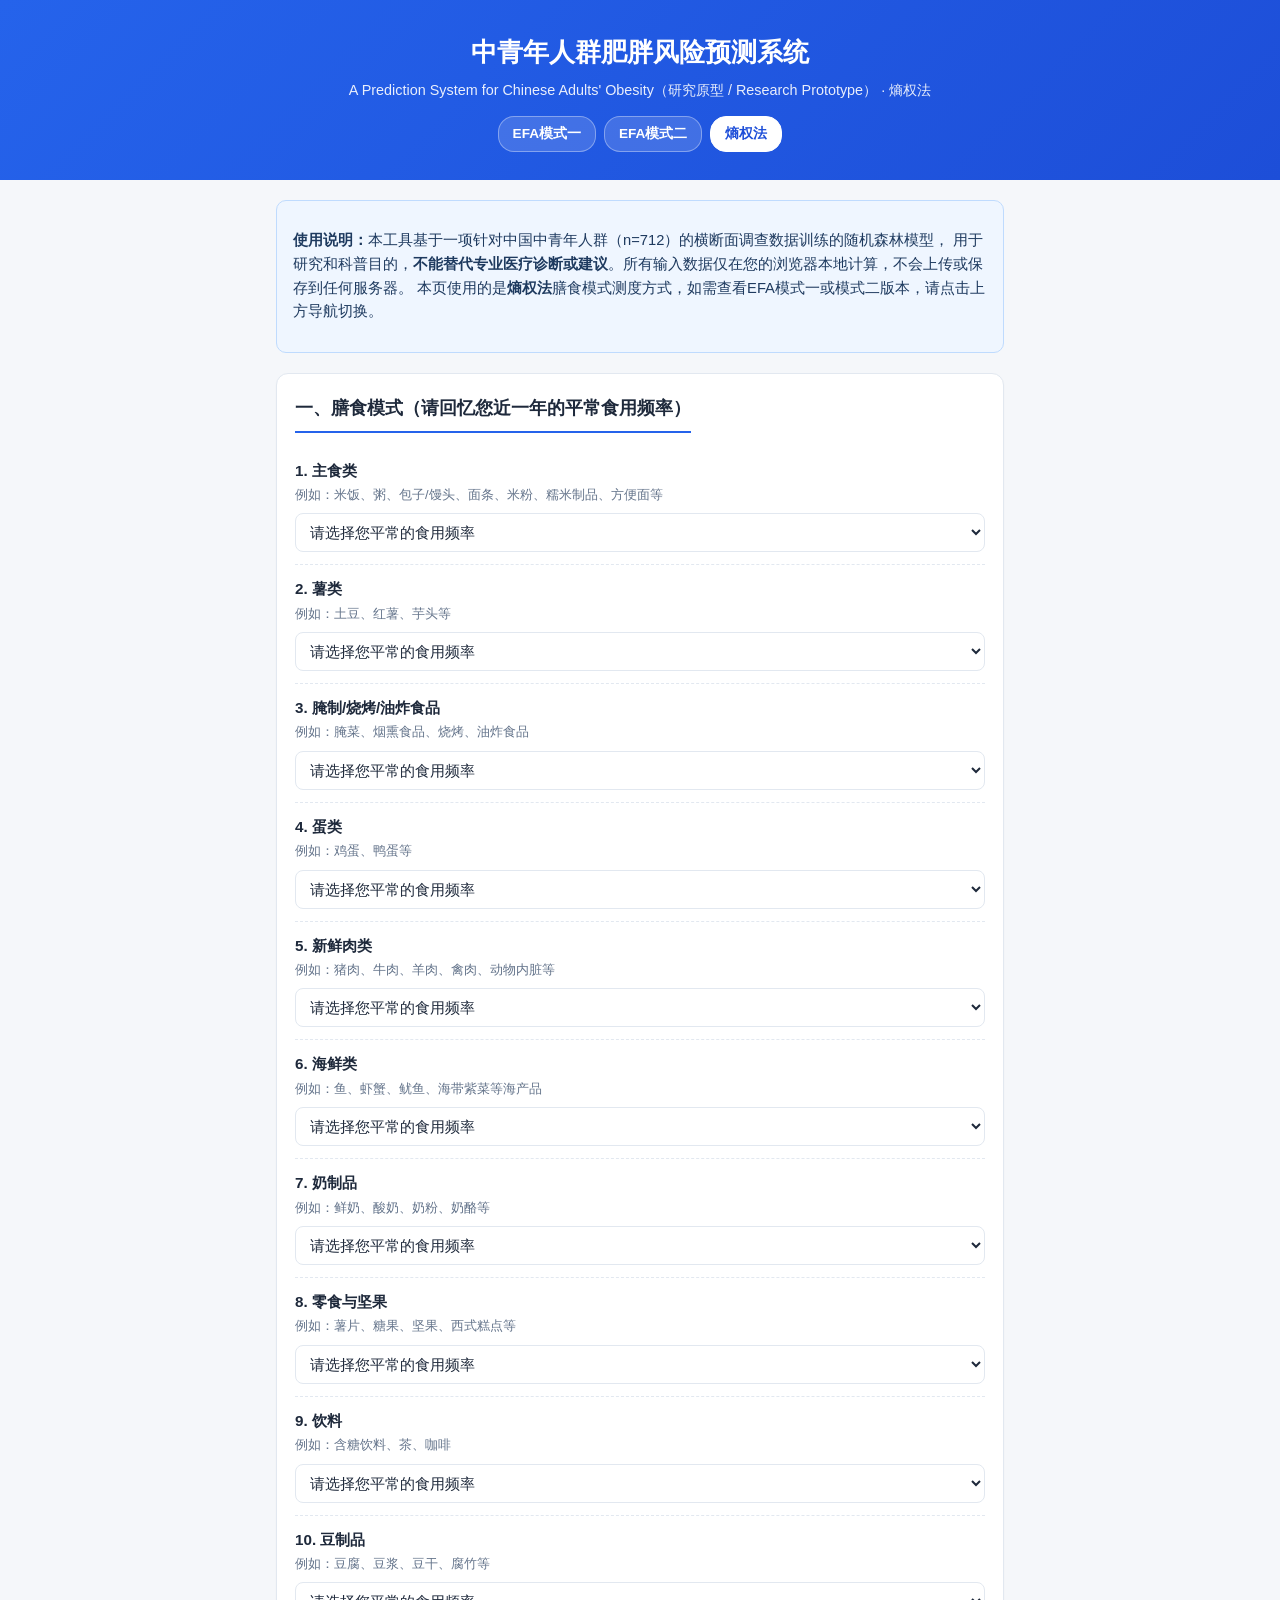
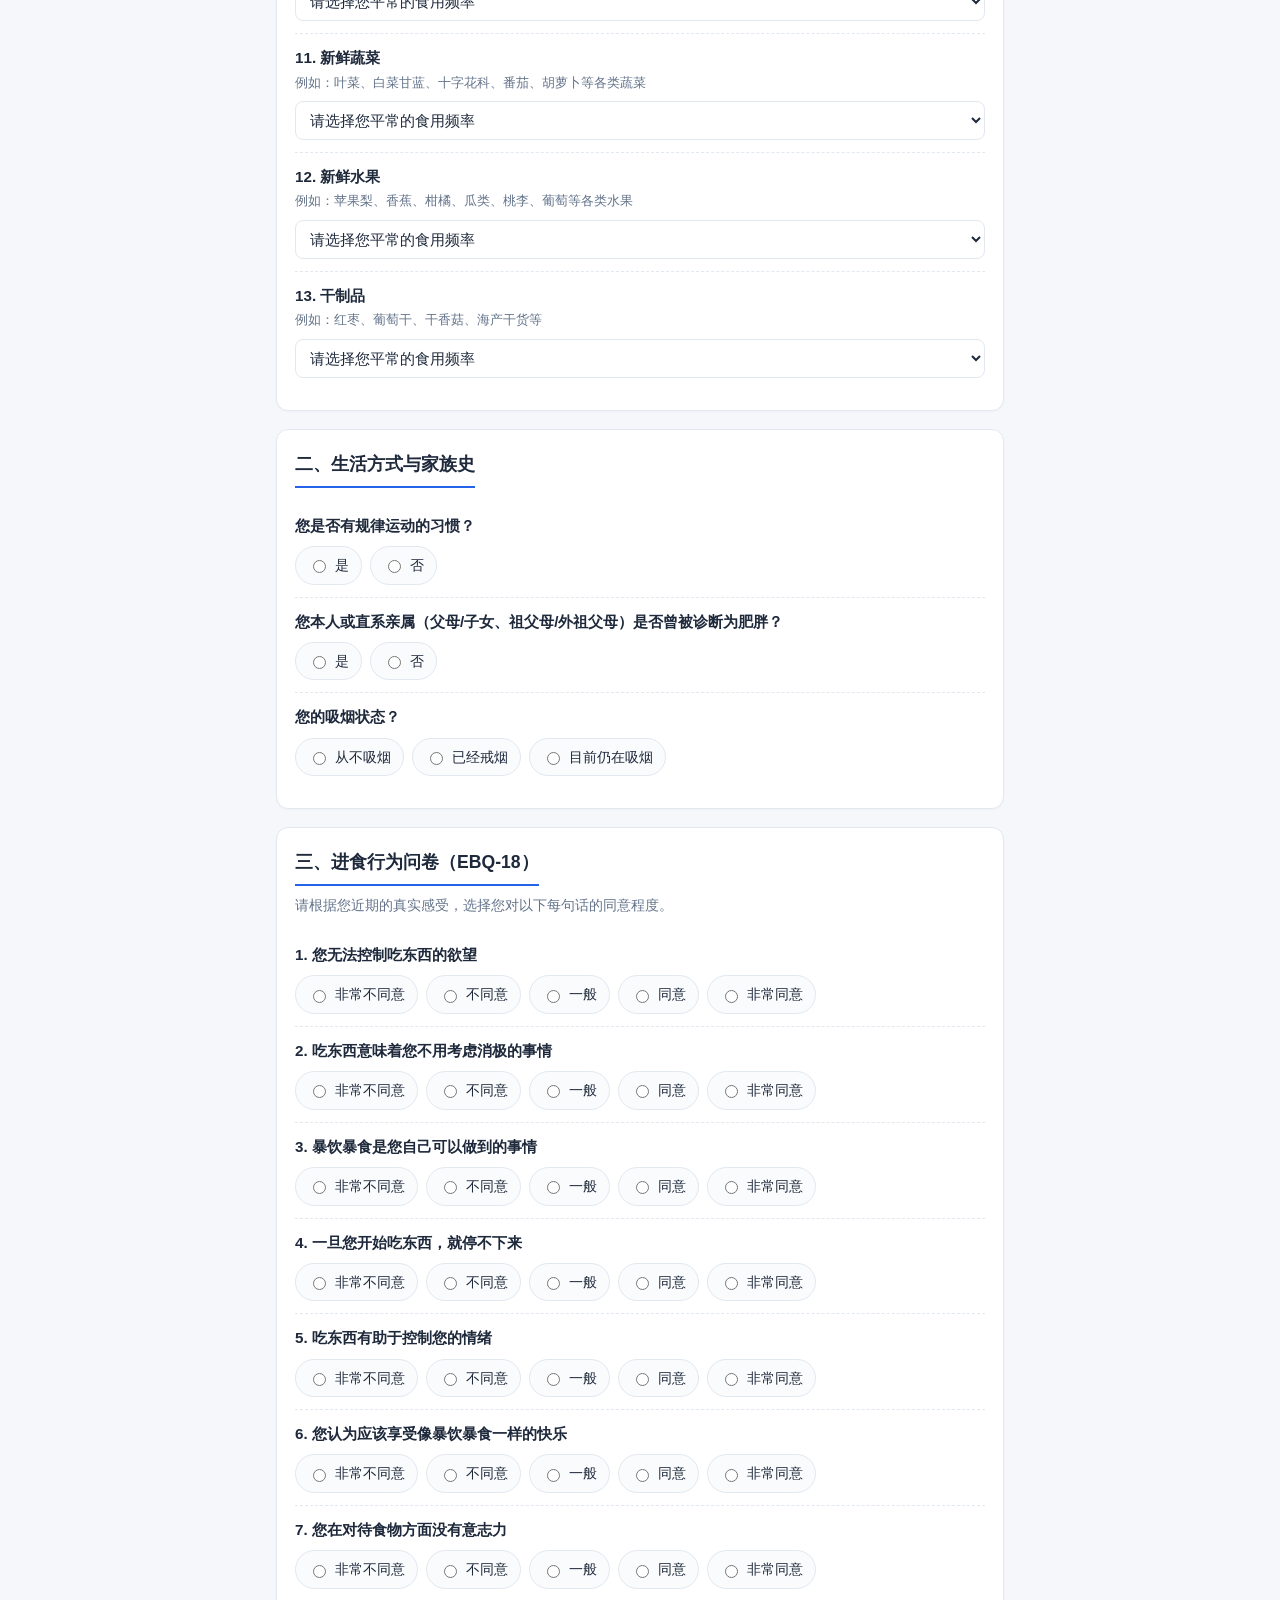
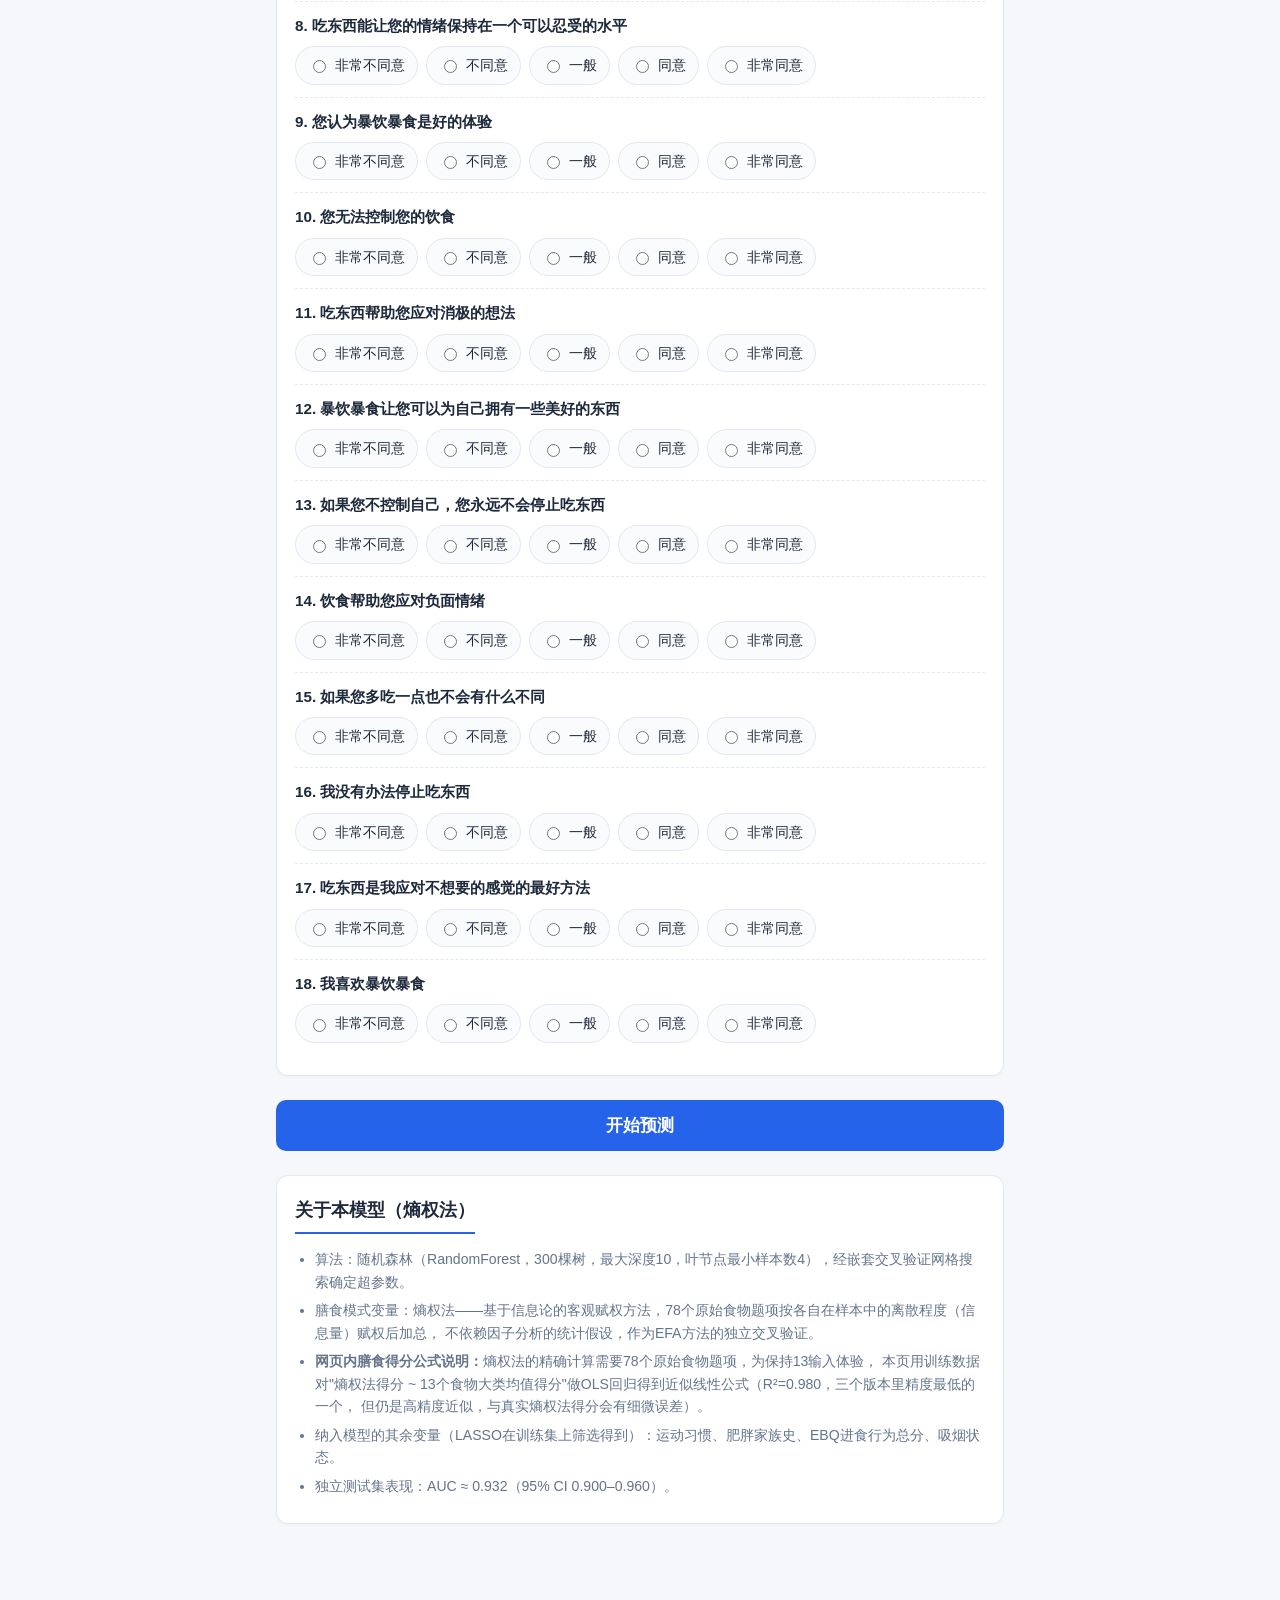
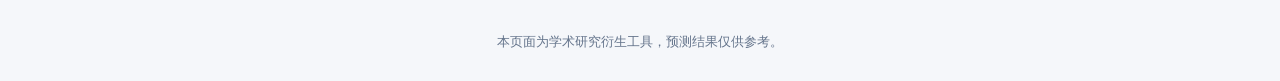
==== entropy.html @ 070078f7 "Add EFA Mode 2 and entropy-weight prediction pages Each page ports its own tuned RandomForest model " ====
<!DOCTYPE html>
<html lang="zh-CN">
<head>
<meta charset="UTF-8" />
<meta name="viewport" content="width=device-width, initial-scale=1.0" />
<title>中青年人群肥胖风险预测系统（熵权法） | Obesity Risk Prediction</title>
<link rel="stylesheet" href="style.css" />
</head>
<body>
<header class="site-header">
  <h1>中青年人群肥胖风险预测系统</h1>
  <p class="subtitle">A Prediction System for Chinese Adults' Obesity（研究原型 / Research Prototype） · 熵权法</p>
  <nav class="mode-nav">
    <a class="mode-link" href="index.html">EFA模式一</a>
    <a class="mode-link" href="mode2.html">EFA模式二</a>
    <a class="mode-link active" href="entropy.html">熵权法</a>
  </nav>
</header>

<main class="container">
  <section class="notice">
    <p><strong>使用说明：</strong>本工具基于一项针对中国中青年人群（n=712）的横断面调查数据训练的随机森林模型，
    用于研究和科普目的，<strong>不能替代专业医疗诊断或建议</strong>。所有输入数据仅在您的浏览器本地计算，不会上传或保存到任何服务器。
    本页使用的是<strong>熵权法</strong>膳食模式测度方式，如需查看EFA模式一或模式二版本，请点击上方导航切换。</p>
  </section>

  <form id="predict-form">
    <section class="card">
      <h2>一、膳食模式（请回忆您近一年的平常食用频率）</h2>
      <div id="grp-questions"></div>
    </section>

    <section class="card">
      <h2>二、生活方式与家族史</h2>
      <div class="q-item">
        <label class="q-label">您是否有规律运动的习惯？</label>
        <div class="radio-row">
          <label class="radio-opt"><input type="radio" name="exercise" value="1" required /><span>是</span></label>
          <label class="radio-opt"><input type="radio" name="exercise" value="2" required /><span>否</span></label>
        </div>
      </div>
      <div class="q-item">
        <label class="q-label">您本人或直系亲属（父母/子女、祖父母/外祖父母）是否曾被诊断为肥胖？</label>
        <div class="radio-row">
          <label class="radio-opt"><input type="radio" name="fam_obesity" value="1" required /><span>是</span></label>
          <label class="radio-opt"><input type="radio" name="fam_obesity" value="0" required /><span>否</span></label>
        </div>
      </div>
      <div class="q-item">
        <label class="q-label">您的吸烟状态？</label>
        <div class="radio-row">
          <label class="radio-opt"><input type="radio" name="smoking" value="1" required /><span>从不吸烟</span></label>
          <label class="radio-opt"><input type="radio" name="smoking" value="2" required /><span>已经戒烟</span></label>
          <label class="radio-opt"><input type="radio" name="smoking" value="3" required /><span>目前仍在吸烟</span></label>
        </div>
      </div>
    </section>

    <section class="card">
      <h2>三、进食行为问卷（EBQ-18）</h2>
      <p class="q-desc">请根据您近期的真实感受，选择您对以下每句话的同意程度。</p>
      <div id="ebq-questions"></div>
    </section>

    <button type="submit" class="submit-btn">开始预测</button>
  </form>

  <div id="result" hidden></div>

  <section class="card about">
    <h2>关于本模型（熵权法）</h2>
    <ul>
      <li>算法：随机森林（RandomForest，300棵树，最大深度10，叶节点最小样本数4），经嵌套交叉验证网格搜索确定超参数。</li>
      <li>膳食模式变量：熵权法——基于信息论的客观赋权方法，78个原始食物题项按各自在样本中的离散程度（信息量）赋权后加总，
        不依赖因子分析的统计假设，作为EFA方法的独立交叉验证。</li>
      <li><strong>网页内膳食得分公式说明：</strong>熵权法的精确计算需要78个原始食物题项，为保持13输入体验，
        本页用训练数据对"熵权法得分 ~ 13个食物大类均值得分"做OLS回归得到近似线性公式（R²=0.980，三个版本里精度最低的一个，
        但仍是高精度近似，与真实熵权法得分会有细微误差）。</li>
      <li>纳入模型的其余变量（LASSO在训练集上筛选得到）：运动习惯、肥胖家族史、EBQ进食行为总分、吸烟状态。</li>
      <li>独立测试集表现：AUC ≈ 0.932（95% CI 0.900–0.960）。</li>
    </ul>
  </section>
</main>

<footer class="site-footer">
  <p>本页面为学术研究衍生工具，预测结果仅供参考。</p>
</footer>

<script src="script_entropy.js"></script>
</body>
</html>
---- style.css ----
:root {
  --primary: #2563eb;
  --primary-dark: #1d4ed8;
  --bg: #f5f7fa;
  --card-bg: #ffffff;
  --border: #e2e8f0;
  --text: #1e293b;
  --text-muted: #64748b;
  --danger: #dc2626;
  --danger-bg: #fef2f2;
  --safe: #16a34a;
  --safe-bg: #f0fdf4;
}

* { box-sizing: border-box; }

body {
  margin: 0;
  font-family: "Microsoft YaHei", "PingFang SC", -apple-system, sans-serif;
  background: var(--bg);
  color: var(--text);
  line-height: 1.6;
}

.site-header {
  background: linear-gradient(135deg, var(--primary), var(--primary-dark));
  color: #fff;
  padding: 32px 16px 28px;
  text-align: center;
}
.site-header h1 { margin: 0 0 6px; font-size: 1.6rem; }
.site-header .subtitle { margin: 0 0 14px; opacity: 0.9; font-size: 0.9rem; }

.mode-nav {
  display: flex;
  justify-content: center;
  gap: 8px;
  flex-wrap: wrap;
}
.mode-link {
  color: #fff;
  text-decoration: none;
  font-size: 0.85rem;
  font-weight: 600;
  padding: 6px 14px;
  border-radius: 16px;
  background: rgba(255, 255, 255, 0.15);
  border: 1px solid rgba(255, 255, 255, 0.35);
  transition: background 0.15s;
}
.mode-link:hover { background: rgba(255, 255, 255, 0.28); }
.mode-link.active {
  background: #fff;
  color: var(--primary-dark);
  border-color: #fff;
}

.container {
  max-width: 760px;
  margin: 0 auto;
  padding: 20px 16px 60px;
}

.notice {
  background: #eff6ff;
  border: 1px solid #bfdbfe;
  border-radius: 10px;
  padding: 14px 16px;
  margin-bottom: 20px;
  font-size: 0.92rem;
  color: #1e3a5f;
}

.card {
  background: var(--card-bg);
  border: 1px solid var(--border);
  border-radius: 12px;
  padding: 20px 18px;
  margin-bottom: 18px;
  box-shadow: 0 1px 2px rgba(0,0,0,0.03);
}
.card h2 {
  font-size: 1.1rem;
  margin: 0 0 14px;
  padding-bottom: 8px;
  border-bottom: 2px solid var(--primary);
  display: inline-block;
}

.q-desc { color: var(--text-muted); font-size: 0.88rem; margin-top: -6px; }

.q-item {
  padding: 12px 0;
  border-bottom: 1px dashed var(--border);
}
.q-item:last-child { border-bottom: none; }

.q-label {
  display: block;
  font-weight: 600;
  margin-bottom: 8px;
  font-size: 0.95rem;
}
.q-hint {
  display: block;
  font-weight: 400;
  color: var(--text-muted);
  font-size: 0.8rem;
  margin-top: 2px;
}

select {
  width: 100%;
  padding: 9px 10px;
  border: 1px solid var(--border);
  border-radius: 8px;
  font-size: 0.95rem;
  background: #fff;
  color: var(--text);
}

.radio-row {
  display: flex;
  flex-wrap: wrap;
  gap: 8px;
}
.radio-opt {
  display: flex;
  align-items: center;
  gap: 6px;
  padding: 7px 12px;
  border: 1px solid var(--border);
  border-radius: 20px;
  cursor: pointer;
  font-size: 0.88rem;
  background: #fafbfc;
  transition: background 0.15s, border-color 0.15s;
}
.radio-opt:has(input:checked) {
  background: #eff6ff;
  border-color: var(--primary);
  color: var(--primary-dark);
  font-weight: 600;
}
.radio-opt input { accent-color: var(--primary); }

.submit-btn {
  display: block;
  width: 100%;
  padding: 14px;
  font-size: 1.05rem;
  font-weight: 700;
  color: #fff;
  background: var(--primary);
  border: none;
  border-radius: 10px;
  cursor: pointer;
  margin: 24px 0;
}
.submit-btn:hover { background: var(--primary-dark); }

#result { margin-bottom: 20px; }
.result-card {
  border-radius: 14px;
  padding: 24px 20px;
  text-align: center;
  border: 2px solid;
}
.result-card.risk-high { background: var(--danger-bg); border-color: var(--danger); }
.result-card.risk-low { background: var(--safe-bg); border-color: var(--safe); }
.result-pct { font-size: 2.4rem; font-weight: 800; }
.risk-high .result-pct { color: var(--danger); }
.risk-low .result-pct { color: var(--safe); }
.result-text { font-size: 1.05rem; font-weight: 600; margin-top: 4px; }
.result-sub { font-size: 0.82rem; color: var(--text-muted); margin-top: 8px; }

.about ul { padding-left: 20px; font-size: 0.88rem; color: var(--text-muted); margin: 0; }
.about li { margin-bottom: 6px; }

.site-footer {
  text-align: center;
  color: var(--text-muted);
  font-size: 0.82rem;
  padding: 16px;
}

@media (max-width: 480px) {
  .site-header h1 { font-size: 1.3rem; }
  .radio-opt { font-size: 0.82rem; padding: 6px 10px; }
}
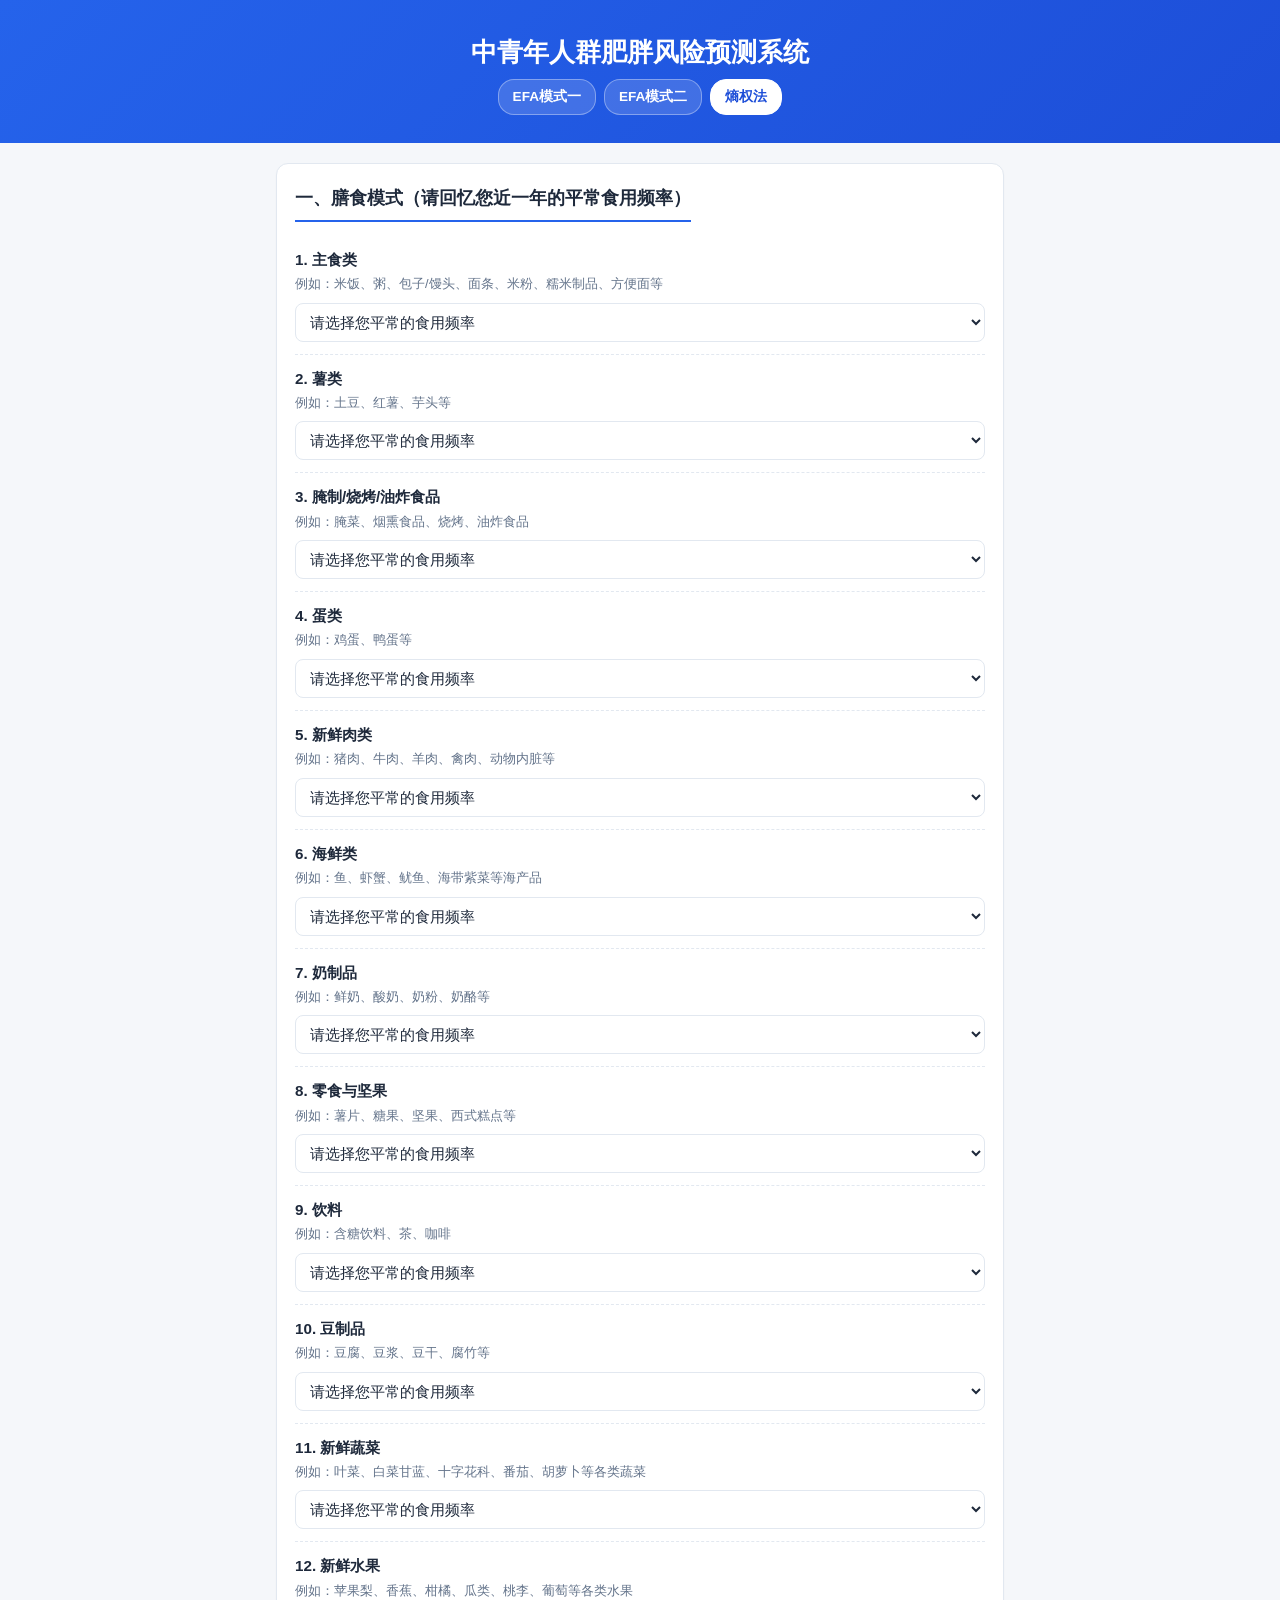
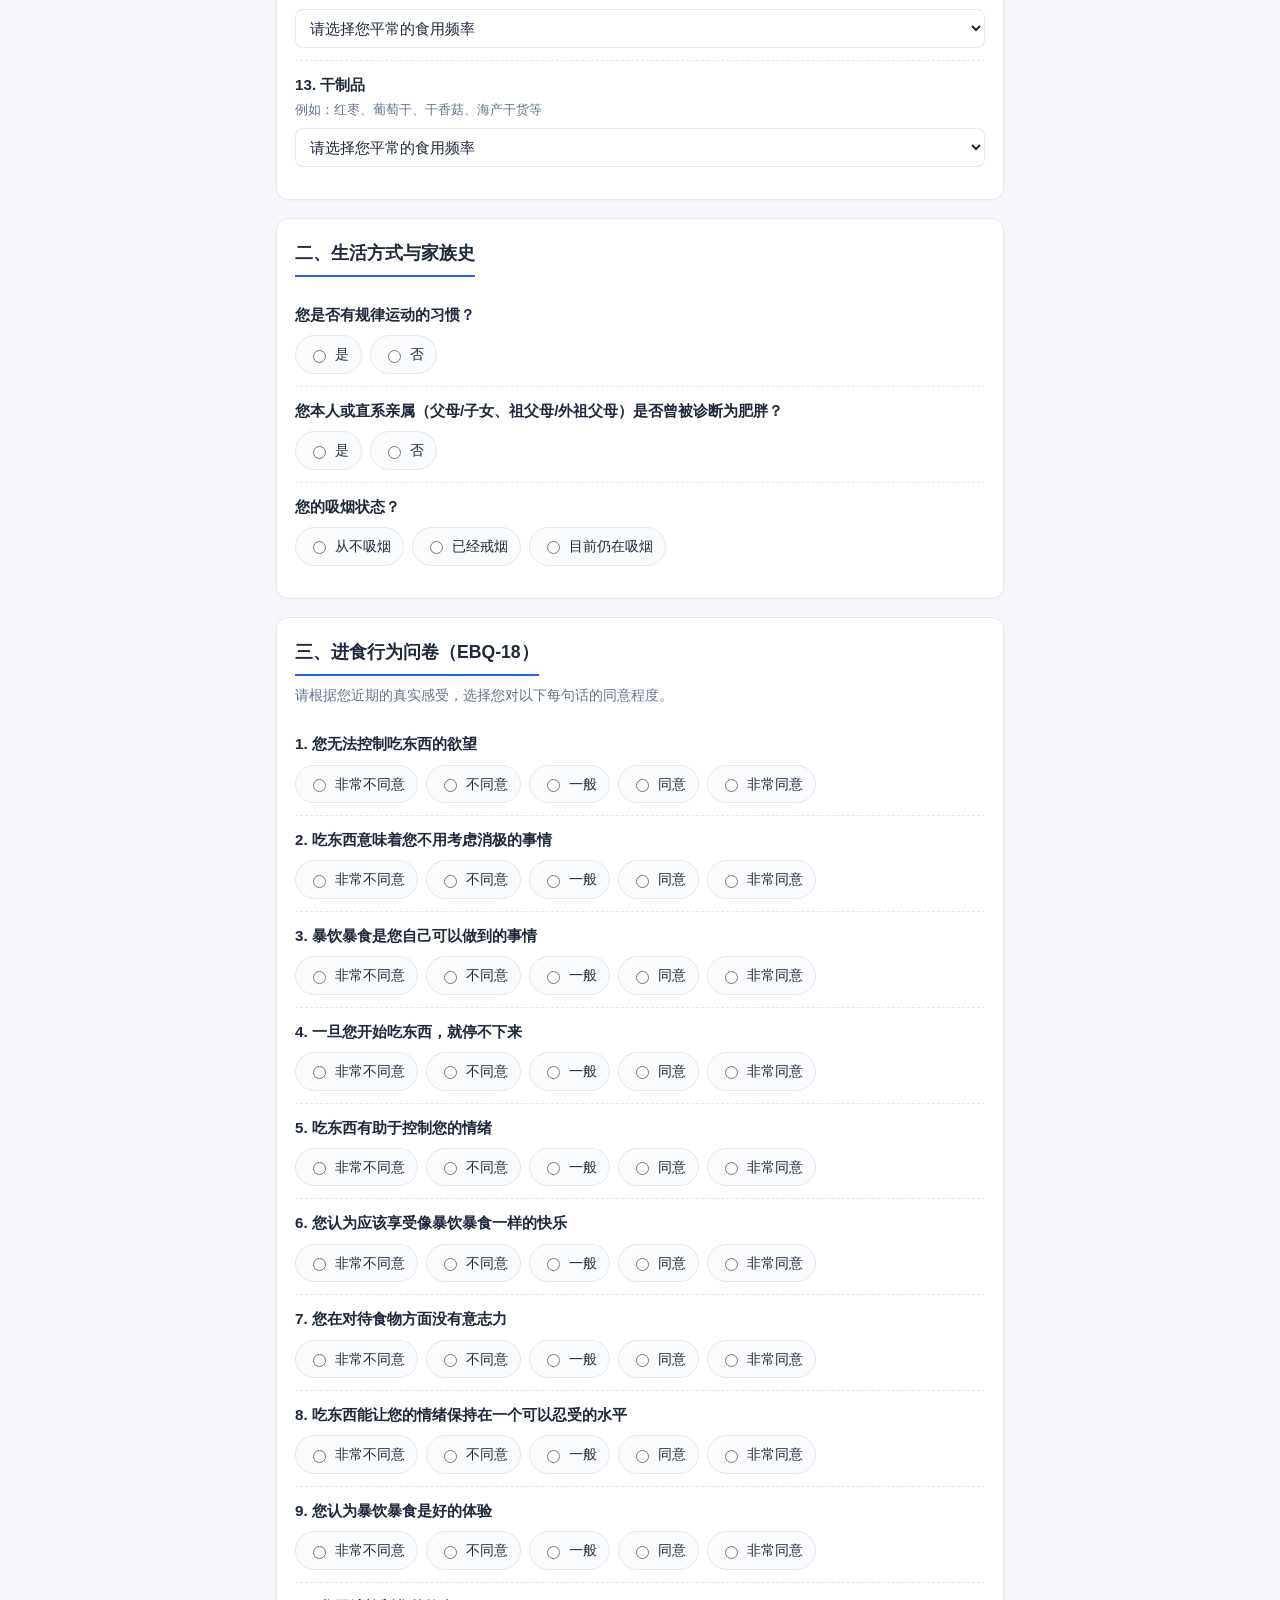
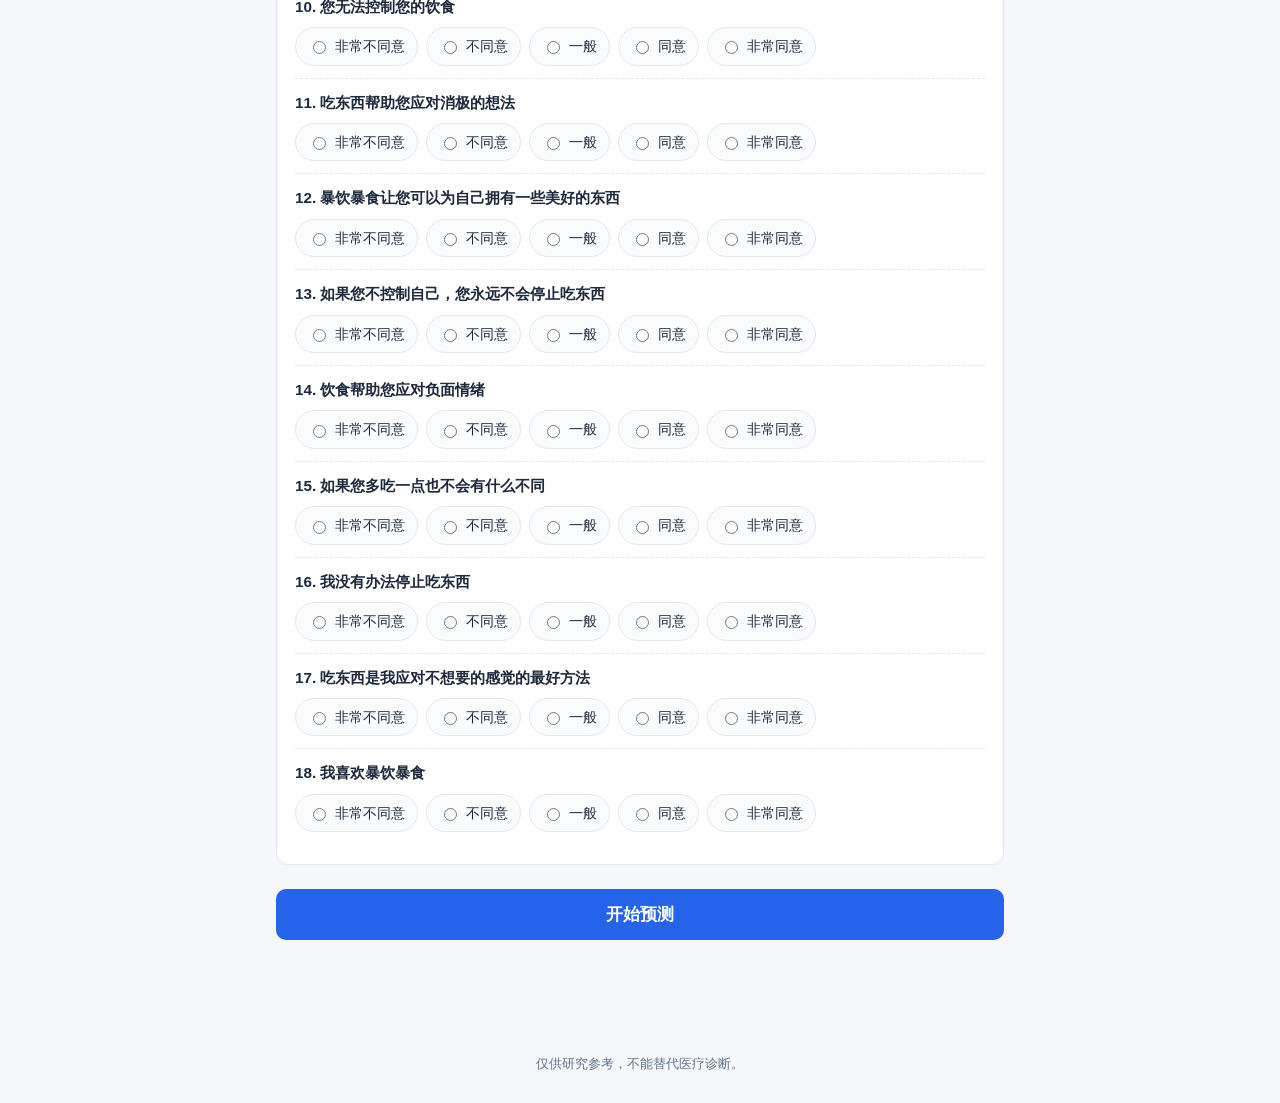
==== commit d2a73584: "Strip intro/notice/about copy, keep only the form and result Removed the usage-notice banner, subtit" ====
--- a/entropy.html
+++ b/entropy.html
@@ -9,7 +9,6 @@
 <body>
 <header class="site-header">
   <h1>中青年人群肥胖风险预测系统</h1>
-  <p class="subtitle">A Prediction System for Chinese Adults' Obesity（研究原型 / Research Prototype） · 熵权法</p>
   <nav class="mode-nav">
     <a class="mode-link" href="index.html">EFA模式一</a>
     <a class="mode-link" href="mode2.html">EFA模式二</a>
@@ -18,12 +17,6 @@
 </header>
 
 <main class="container">
-  <section class="notice">
-    <p><strong>使用说明：</strong>本工具基于一项针对中国中青年人群（n=712）的横断面调查数据训练的随机森林模型，
-    用于研究和科普目的，<strong>不能替代专业医疗诊断或建议</strong>。所有输入数据仅在您的浏览器本地计算，不会上传或保存到任何服务器。
-    本页使用的是<strong>熵权法</strong>膳食模式测度方式，如需查看EFA模式一或模式二版本，请点击上方导航切换。</p>
-  </section>
-
   <form id="predict-form">
     <section class="card">
       <h2>一、膳食模式（请回忆您近一年的平常食用频率）</h2>
@@ -66,24 +59,10 @@
   </form>
 
   <div id="result" hidden></div>
-
-  <section class="card about">
-    <h2>关于本模型（熵权法）</h2>
-    <ul>
-      <li>算法：随机森林（RandomForest，300棵树，最大深度10，叶节点最小样本数4），经嵌套交叉验证网格搜索确定超参数。</li>
-      <li>膳食模式变量：熵权法——基于信息论的客观赋权方法，78个原始食物题项按各自在样本中的离散程度（信息量）赋权后加总，
-        不依赖因子分析的统计假设，作为EFA方法的独立交叉验证。</li>
-      <li><strong>网页内膳食得分公式说明：</strong>熵权法的精确计算需要78个原始食物题项，为保持13输入体验，
-        本页用训练数据对"熵权法得分 ~ 13个食物大类均值得分"做OLS回归得到近似线性公式（R²=0.980，三个版本里精度最低的一个，
-        但仍是高精度近似，与真实熵权法得分会有细微误差）。</li>
-      <li>纳入模型的其余变量（LASSO在训练集上筛选得到）：运动习惯、肥胖家族史、EBQ进食行为总分、吸烟状态。</li>
-      <li>独立测试集表现：AUC ≈ 0.932（95% CI 0.900–0.960）。</li>
-    </ul>
-  </section>
 </main>
 
 <footer class="site-footer">
-  <p>本页面为学术研究衍生工具，预测结果仅供参考。</p>
+  <p>仅供研究参考，不能替代医疗诊断。</p>
 </footer>
 
 <script src="script_entropy.js"></script>
--- a/style.css
+++ b/style.css
@@ -59,16 +59,6 @@
   max-width: 760px;
   margin: 0 auto;
   padding: 20px 16px 60px;
-}
-
-.notice {
-  background: #eff6ff;
-  border: 1px solid #bfdbfe;
-  border-radius: 10px;
-  padding: 14px 16px;
-  margin-bottom: 20px;
-  font-size: 0.92rem;
-  color: #1e3a5f;
 }
 
 .card {
@@ -174,9 +164,6 @@
 .result-text { font-size: 1.05rem; font-weight: 600; margin-top: 4px; }
 .result-sub { font-size: 0.82rem; color: var(--text-muted); margin-top: 8px; }
 
-.about ul { padding-left: 20px; font-size: 0.88rem; color: var(--text-muted); margin: 0; }
-.about li { margin-bottom: 6px; }
-
 .site-footer {
   text-align: center;
   color: var(--text-muted);
